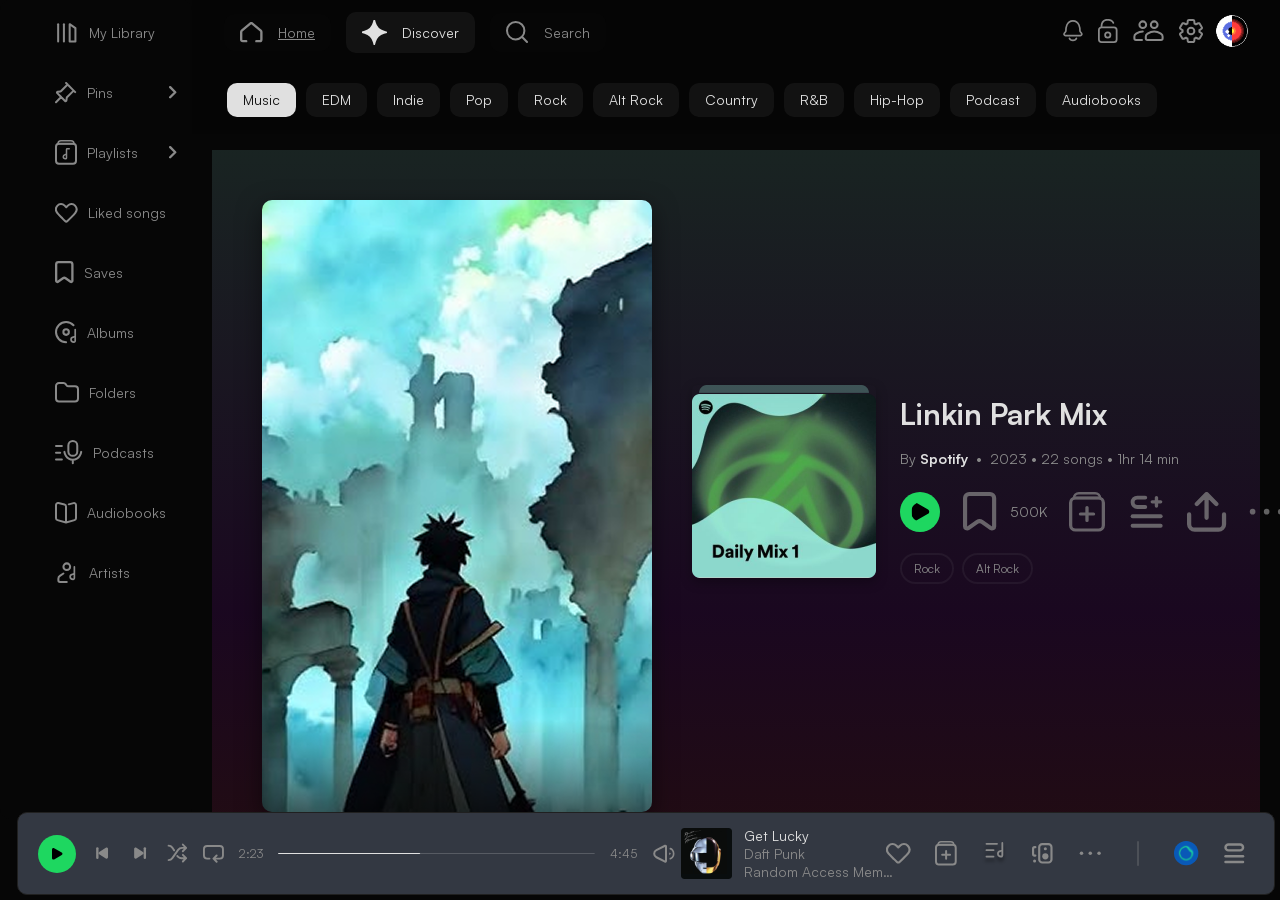
==== discover.html @ 5a38f264 "Create: Discover HTML and style it in SCSS, add some mixins and variables." ====
<!DOCTYPE html>
<html lang="en">

<head>
    <meta charset="UTF-8">
    <meta name="viewport" content="width=device-width, initial-scale=1.0">
    <title>Spitify - exam group project</title>
    <link rel="stylesheet" href="/assets/fonts/fonts.css">
    <link rel="stylesheet" href="/css/style.css">
    <link rel="stylesheet" href="/script.js">
</head>

<body>
    <!--Header-->
    <header>
        <nav class="navigation">
            <a href="index.html" class="home">
                <img src="./assets/icons/discover-icons/home-icon.svg" alt="Home icon" />Home</a>
            <a class="discover discover-active">
                <img src="./assets/icons/discover-icons/discover-active-icon.svg"
                    alt="Discover-activ-icon" />Discover</a>
            <a class="search">
                <img src="./assets/icons/discover-icons/search-icon.svg" alt="Search-icon" />Search</a>
        </nav>

        <ul class="top-buttons">
            <li><img src="/assets/icons/discover-icons/ringbell-icon.svg" alt="notifications" /></li>
            <li><img src="/assets/icons/discover-icons/key-icon.svg" alt="private" /></li>
            <li><img src="/assets/icons/discover-icons/friends-icon.svg" alt="friends-icon" /></li>
            <li><img src="/assets/icons/discover-icons/settings-icon.svg" alt="settings" /></li>
            <li><img src="/assets/icons/discover-icons/main-profile-icon.svg" alt="main-profile" /></li>
        </ul>
    </header>
    <!--Sidebar-->
    <aside class="sidebar">
        <ul class="sidebar-wrapper">
            <li>
                <a><img src="/assets/icons/discover-icons/my-library-icon.svg" alt="my library" /> My Library </a>
            </li>
            <li>
                <a><img src="/assets/icons/discover-icons/pins-icon.svg" alt="pins" /> Pins</a><img class="arrow-icon"
                    src="assets/icons/discover-icons/arrow-right.svg" alt="arrow-icon" />
            </li>
            <li>
                <a><img src="/assets/icons/discover-icons/playlist-icon.svg" alt="Playlists" />Playlists</a><img
                    class="arrow-icon" src="assets/icons/discover-icons/arrow-right.svg" alt="arrow-icon" />
            </li>
            <li>
                <a><img src="assets/icons/discover-icons/likes-icon.svg" alt="liked songs" />Liked songs</a>
            </li>
            <li>
                <a><img src="assets/icons/discover-icons/saves-icon.svg" alt="Saves" /> Saves</a>
            </li>
            <li>
                <a><img src="assets/icons/discover-icons/albums-icon.svg" alt="Albums" />Albums</a>
            </li>
            <li>
                <a><img src="assets/icons/discover-icons/folder-icon.svg" alt="Folders" />Folders</a>
            </li>
            <li>
                <a><img src="assets/icons/discover-icons/podcast-icon.svg" alt="Podcasts" />Podcasts</a>
            </li>
            <li>
                <a><img src="assets/icons/discover-icons/audiobook-icon.svg" alt="Audiobooks" />Audiobooks</a>
            </li>
            <li>
                <a><img src="assets/icons/discover-icons/artists-icon.svg" alt="Artists" />Artists</a>
            </li>
        </ul>
    </aside>
    <!--main container-->
    <main>
        <div class="main-wrapper discover-wrapper">
            <section class="menu-buttons buttons-for-discover">
                <ul>
                    <li class="music-active"><a>Music</a></li>
                    <li><a>EDM</a></li>
                    <li><a>Indie</a></li>
                    <li><a>Pop</a></li>
                    <li><a>Rock</a></li>
                    <li><a>Alt Rock</a></li>
                    <li><a>Country</a></li>
                    <li><a>R&B</a></li>
                    <li><a>Hip-Hop</a></li>
                    <li><a>Podcast</a></li>
                    <li><a>Audiobooks</a></li>
                </ul>
            </section>
            <section>
                <ul class="discover-cataloge">
                    <li>
                        <div class="discover-theme">
                            <img class="discover-theme-cover" src="assets/icons/discover-icons/linkinpark-cover.png"
                                alt="linkin park theme photo" />
                        </div>
                        <div class="discover-music-info">
                            <img class="discover-music-info-cover" src="assets/icons/discover-icons/dailymix1-cover.png"
                                alt="daily mix" />
                            <div class="discover-music-info-text">
                                <h2>Linkin Park Mix</h2>
                                <p>
                                    By
                                    <span class="spotify-title">Spotify&nbsp;</span>&nbsp;&bull;
                                    &nbsp;2023&nbsp;&bull;&nbsp;22 songs&nbsp;&bull;&nbsp;1hr 14
                                    min
                                </p>
                                <div class="discover-music-buttons">
                                    <div class="play-btn-bg">
                                        <img class="play-btn-bg" src="assets/icons/player-icons/player-start-icon.svg"
                                            alt="start" />
                                    </div>
                                    <img src="assets/icons/discover-icons/save-icon.svg" alt="save" />
                                    <span class="song-saves">500K</span><img
                                        src="assets/icons/discover-icons/add-icon.svg" alt="add" /><img
                                        src="assets/icons/discover-icons/add-burger-icon.svg" alt="add to queue" /><img
                                        src="assets/icons/discover-icons/upload-icon.svg" alt="share" /><img
                                        src="assets/icons/discover-icons/three-dot-icon.svg" alt="more dots" />
                                </div>
                                <div class="discover-music-info-text-button">
                                    <span>Rock</span><span>Alt Rock</span>
                                </div>
                            </div>
                        </div>
                    </li>
                    <li>
                        <div class="discover-theme">
                            <img class="discover-theme-cover" src="assets/icons/discover-icons/get-lucky-cover.png"
                                alt="linkin park theme photo" />
                        </div>
                        <div class="discover-music-info">
                            <img class="discover-music-info-cover" src="assets/icons/discover-icons/get-lucky-image.png"
                                alt="get lucky" />
                            <div class="discover-music-info-text">
                                <h2>Get Lucky</h2>
                                <p>By
                                    <span class="spotify-title">Daft Punk&nbsp;</span>&nbsp;&bull;
                                    &nbsp;2013&nbsp;&bull;&nbsp;6:05
                                </p>
                                <div class="discover-music-buttons">
                                    <div class="play-btn-bg">
                                        <img src="assets/icons/player-icons/player-start-icon.svg" alt="start" />
                                    </div>
                                    <img src="assets/icons/discover-icons/save-icon.svg" alt="save" />
                                    <span class="song-saves">500K</span>
                                    <img src="assets/icons/discover-icons/add-icon.svg" alt="add" />
                                    <img src="assets/icons/discover-icons/add-burger-icon.svg" alt="add to queue" />
                                    <img src="assets/icons/discover-icons/upload-icon.svg" alt="share" />
                                    <img src="assets/icons/discover-icons/three-dot-icon.svg" alt="more dots" />
                                </div>
                                <div class="discover-music-info-text-button">
                                    <span>Rock</span><span>Alt Rock</span>
                                </div>
                            </div>
                    </li>
                </ul>
            </section>
        </div>
    </main>


    <footer class="footer-player">
        <!--Player left section-->
        <section class="player-left">
            <div class="left-side-icons">
                <button class="btn-play" aria-label="Start" id="start-btn">
                    <img src="./assets/icons/player-icons/player-start-icon.svg" alt="Start button">
                </button>
                <button class="btn-play when-click" aria-label="Play" id="playing-btn">
                    <img src="./assets/icons/player-icons/player-playing-icon.svg" alt="Plaing button">
                </button>
                <button class="btn-icon" aria-label="Previous">
                    <img src="./assets/icons/player-icons/player-left-arrow.svg" alt="Previous" class="btn-icon__svg">
                </button>
                <button class="btn-icon" aria-label="Next">
                    <img src="./assets/icons/player-icons/player-right-arrow.svg" alt="Next" class="btn-icon__svg">
                </button>
                <button class="btn-icon" aria-label="Shuffle">
                    <img src="./assets/icons/player-icons/player-shuffle-icon.svg" alt="Shuffle"
                        class="btn-icon__svg btn-icon__svg--active">
                </button>
                <button class="btn-icon" aria-label="Repeat">
                    <img src="./assets/icons/player-icons/player-resume-icon.svg" alt="Repeat" class="btn-icon__svg">
                </button>
                <time class="player-time">2:23</time>
                <img class="player__progress-line" src="./assets/icons/player-icons/player-line.svg"
                    alt="progress line">
                <time class="player-time">4:45</time>
                <button class="voice-btn" aria-label="Voice Control">
                    <img src="./assets/icons/player-icons/player-voice-icon.svg" alt="Voice control"
                        class="btn-icon__svg">
                </button>
                <audio src="./assets/icons/player-icons/player-mp3/DaftPunk-GetLucky.mp3" id="music-file"></audio>
            </div>
        </section>

        <!--Player center section-->
        <section class="player-center">
            <div class="progress-container">
                <div class="mini-track">
                    <img src="./assets/icons/player-icons/player-album-icon.svg" alt="Get Lucky Cover"
                        class="mini-track__img">
                    <div class="mini-track__text">
                        <h4 class="mini-track__title desktop-text">Get Lucky</h4> <!--in mobile it will be hidden-->
                        <h4 class="mini-track__title mobile-text">Get Lucky (feat. Pharrell Williams and Nile Rodgers)
                            <!--in desktop it will be hidden-->
                        </h4>
                        <p class="mini-track__artist">Daft Punk</p>
                        <p class="mini-track__album">Random Access Memories</p>
                    </div>
                </div>
            </div>
        </section>

        <!--Player right section-->
        <section class="player-right">
            <div class="footer-right-icons">
                <button class="btn-icon">
                    <img src="./assets/icons/player-icons/player-heart-icon.svg" alt="Like" class="btn-icon__svg">
                </button>
                <button class="btn-icon">
                    <img src="./assets/icons/player-icons/player-square-icon.svg" alt="Add" class="btn-icon__svg">
                </button>
                <button class="btn-icon">
                    <img src="./assets/icons/player-icons/player-music-icon.svg" alt="Microphone" class="btn-icon__svg">
                </button>
                <button class="btn-icon">
                    <img src="./assets/icons/player-icons/player-mobiles-icon.svg" alt="Layer Group"
                        class="btn-icon__svg">
                </button>
                <button class="btn-icon">
                    <img src="./assets/icons/player-icons/player-dots-icon.svg" alt="Dots" class="btn-icon__svg">
                </button>
                <span class="btn-icon">
                    <img src="./assets/icons/player-icons/player-right-line-icon.svg" alt="line" class="btn-icon__svg">
                </span>

                <div class="btn-icon">
                    <img src="./assets/icons/player-icons/player-blue-icon.svg" alt="profile icon"
                        class="btn-icon__svg">
                </div>

                <button class="btn-icon">
                    <img src="./assets/icons/player-icons/player-burger-icon.svg" alt="burger icon"
                        class="btn-icon__svg">
                </button>
            </div>
        </section>

    </footer>
    <script src="script.js"></script>
</body>

</html>
---- assets/fonts/fonts.css ----
@font-face {
    font-family: 'Satoshi';
    src: url('./Satoshi_Complete/Fonts/TTF/Satoshi-Variable.ttf');
}
---- css/style.css ----
/* ============================
   SPOTIFY PROJECT VARIABLES
   ============================ */
/* =====================
   Flexbox Layout Mixin
   ===================== */
/* =====================
   Text Truncate Mixin
   ===================== */
/* =====================
   Text Fade Right Mixin
   ===================== */
/* =====================
   Hide Elements Mixin
   ===================== */
html, body {
  margin: 0;
  padding: 0;
  box-sizing: border-box;
}

h1, h2, h3 {
  margin: 0;
  padding: 0;
}

button {
  background: none;
  border: none;
  cursor: pointer;
  padding: 0;
  display: flex;
  align-items: center;
  outline: none;
}

.footer-player {
  position: fixed;
  bottom: 0;
  right: 0;
  width: 95%;
  max-width: 1491px;
  background-color: #333842;
  border-radius: 10px;
  border: 1px solid #202020;
  padding: 0 20px 0 20px;
  display: flex;
  justify-content: space-between;
  align-items: center;
  gap: 5px;
  height: 81px;
  margin-bottom: 5px;
  margin-right: 5px;
  z-index: 1000;
}
.footer-player .player-left {
  display: flex;
  justify-content: flex-start;
  align-items: center;
  gap: 15px;
  flex: 0 1 auto;
  min-width: 0;
}
.footer-player .player-left .left-side-icons {
  display: flex;
  justify-content: flex-start;
  align-items: center;
  gap: 15px;
  flex-shrink: 0;
}
.footer-player .player-left .btn-play {
  width: 38px;
  height: 38px;
  background-color: #1ed760;
  border-radius: 50%;
  display: flex;
  justify-content: center;
  align-items: center;
  gap: 0;
  flex-shrink: 0;
}
.footer-player .player-left .when-click {
  display: none;
}
.footer-player .player-left .player-time {
  font-family: "satoshi", sans-serif;
  font-size: 0.75rem;
  font-weight: 400;
  color: #898989;
  white-space: nowrap;
  flex-shrink: 0;
}
@media (min-width: 768px) and (max-width: 1180px) {
  .footer-player .player-left .player-time {
    display: none;
  }
}
.footer-player .player-left .player__progress-line {
  width: 100%;
  max-width: 317px;
  min-width: 50px;
  object-fit: contain;
  cursor: pointer;
}
@media (min-width: 768px) and (max-width: 1180px) {
  .footer-player .player-left .player__progress-line {
    display: none;
  }
}
.footer-player .player-center {
  flex: 1 1 0;
  min-width: 0;
}
.footer-player .player-center .mini-track {
  display: flex;
  justify-content: flex-start;
  align-items: center;
  gap: 12px;
  min-width: 0;
}
.footer-player .player-center .mini-track__img {
  width: 51px;
  height: 51px;
  border-radius: 3px;
  flex-shrink: 0;
}
.footer-player .player-center .mini-track__text {
  display: flex;
  flex-direction: column;
  min-width: 0;
}
.footer-player .player-center .mini-track__text .mobile-text {
  display: none;
}
.footer-player .player-center .mini-track__text .mini-track__title,
.footer-player .player-center .mini-track__text .mini-track__artist,
.footer-player .player-center .mini-track__text .mini-track__album {
  font-family: "satoshi", sans-serif;
  font-size: 0.875rem;
  font-weight: 400;
  margin: 0;
  overflow: hidden;
  text-overflow: ellipsis;
  white-space: nowrap;
  max-width: 100%;
}
.footer-player .player-center .mini-track__text .mini-track__title {
  color: #e0e0e0;
}
.footer-player .player-center .mini-track__text .mini-track__artist,
.footer-player .player-center .mini-track__text .mini-track__album {
  color: #898989;
}
.footer-player .player-right {
  flex: 0 1 350px;
  min-width: 300px;
  display: flex;
  justify-content: flex-end;
  align-items: center;
  gap: 0;
}
.footer-player .player-right .footer-right-icons {
  display: flex;
  justify-content: flex-start;
  align-items: center;
  gap: 8px;
}
.footer-player .player-right .footer-right-icons .btn-icon {
  width: 40px;
  height: 40px;
  display: flex;
  justify-content: center;
  align-items: center;
  gap: 0;
  padding: 0;
  background: none;
  border: none;
  transition: transform 0.2s ease, opacity 0.2s ease;
}
.footer-player .player-right .footer-right-icons .btn-icon:hover {
  transform: scale(1.05);
  opacity: 0.8;
}
.footer-player .player-right .footer-right-icons .btn-icon__svg {
  width: 25px;
  height: 25px;
  object-fit: contain;
}
@media (max-width: 768px) {
  .footer-player {
    position: fixed;
    left: 0;
    right: 0;
    margin: 0 auto 10px auto;
    width: calc(100% - 20px);
    height: 61px;
    box-sizing: border-box;
  }
  .footer-player .player-left {
    order: 3;
    gap: 15px;
    flex: 0 0 auto;
  }
  .footer-player .player-left .btn-icon,
  .footer-player .player-left .player-time,
  .footer-player .player-left .player__progress-line,
  .footer-player .player-left .voice-btn {
    display: none;
  }
  .footer-player .player-left .btn-play img {
    display: none;
  }
  .footer-player .player-left .btn-play {
    background-image: url("/assets/icons/player-icons/player-start-icon-mobile.svg");
    background-color: transparent;
    width: auto;
    height: auto;
    padding: 0;
    background-repeat: no-repeat;
    background-position: center;
    background-size: contain;
    width: 20px;
    height: 20px;
    color: #898989;
  }
  .footer-player .player-center {
    order: 1;
    min-width: 0;
    flex: 1;
  }
  .footer-player .player-center .mini-track {
    display: flex;
    align-items: center;
  }
  .footer-player .player-center .mini-track__text {
    display: flex;
    flex-direction: column;
    min-width: 0;
  }
  .footer-player .player-center .mini-track__text .desktop-text {
    display: none;
  }
  .footer-player .player-center .mini-track__text .mobile-text {
    display: block;
    font-family: "satoshi", sans-serif;
    color: #e0e0e0;
    font-size: 0.875rem;
    white-space: nowrap;
    overflow: hidden;
    text-overflow: clip;
    -webkit-mask-image: linear-gradient(to right, black 80%, transparent 100%);
    mask-image: linear-gradient(to right, black 80%, transparent 100%);
  }
  .footer-player .player-center .mini-track__img {
    width: 43px;
    height: 43px;
    border-radius: 3px;
    flex-shrink: 0;
  }
  .footer-player .player-center .mini-track__album {
    display: none;
  }
  .footer-player .player-right {
    order: 2;
    flex: 0 0 auto;
    min-width: unset;
    width: auto;
  }
  .footer-player .player-right .footer-right-icons .btn-icon {
    display: none;
  }
  .footer-player .player-right .footer-right-icons .btn-icon:nth-child(2) {
    display: flex;
  }
  .footer-player .player-right .footer-right-icons span,
  .footer-player .player-right .footer-right-icons .btn-icon:last-child {
    display: none;
  }
}

body {
  display: grid;
  grid-template-columns: 15vw 1fr;
  grid-template-rows: 65px 1fr 81px;
  height: 100vh;
  margin: 0;
  background-color: #060606;
}

header {
  grid-column: 2/3;
  display: flex;
  justify-content: space-between;
  align-items: center;
  gap: 0;
  padding: 0 32px;
  background-color: rgba(6, 6, 6, 0.95);
  backdrop-filter: blur(10px);
  -webkit-backdrop-filter: blur(10px);
  z-index: 20;
}
header .navigation {
  display: flex;
  justify-content: flex-start;
  align-items: center;
  gap: 15px;
}
header .navigation a {
  display: flex;
  justify-content: center;
  align-items: center;
  gap: 15px;
  padding: 8px 16px;
  background-color: #060606;
  color: #898989;
  border-radius: 32px;
  white-space: nowrap;
  cursor: pointer;
  transition: all 0.3s linear;
  font-family: "satoshi", sans-serif;
  font-size: 14px;
  border-radius: 10px;
  gap: 15px;
}
header .navigation a:hover, header .navigation a.discover-active {
  background-color: rgba(32, 32, 32, 0.5019607843);
  color: #e0e0e0;
}
header .top-buttons {
  display: flex;
  justify-content: flex-start;
  align-items: center;
  gap: 13px;
  list-style: none;
}
header .top-buttons li img {
  cursor: pointer;
  transition: filter 0.2s linear;
}
header .top-buttons li img:hover img {
  filter: brightness(1.7);
}

.sidebar {
  grid-column: 1/2;
  grid-row: 1/3;
  background-color: #060606;
  display: flex;
  flex-direction: column;
  z-index: 30;
  border-radius: 10px;
  overflow-y: auto;
}
.sidebar li {
  height: 45px;
  display: flex;
  justify-content: flex-start;
  align-items: center;
  gap: 10px;
  padding: 5px 10px;
}
.sidebar li img {
  transition: filter 0.3s linear;
}
.sidebar li:hover a {
  color: #e0e0e0;
}
.sidebar li:hover img {
  filter: brightness(1.5);
}
.sidebar li .arrow-icon {
  justify-self: end;
}
.sidebar li a {
  font-family: "satoshi", sans-serif;
  font-size: 14px;
  display: flex;
  justify-content: flex-start;
  align-items: center;
  gap: 10px;
  transition: color 0.3s linear;
  width: calc(15vw - 10px);
  gap: 10px;
  color: #898989;
}

.sidebar-wrapper {
  height: 98vh;
  border-radius: 5px;
  margin: 5px 5px;
  display: flex;
  flex-direction: column;
  gap: 5px;
  transition: background-color 0.3s linear;
}

.sidebar-wrapper:hover .library img {
  content: url("/assets/icons/discover-icons/my-library-icon.svg");
}
.sidebar-wrapper:hover {
  background-color: #111111;
}

main {
  grid-column: 2/3;
  grid-row: 2/3;
  overflow-y: auto;
  display: block;
  position: relative;
}
main::-webkit-scrollbar {
  display: none;
}
main {
  scrollbar-width: none;
  -ms-overflow-style: none;
}
main .discover-wrapper {
  padding: 0 20px;
}
main .discover-wrapper .buttons-for-discover {
  position: sticky;
  top: 0;
  z-index: 90;
  background-color: rgba(6, 6, 6, 0.8);
  backdrop-filter: blur(15px);
  -webkit-backdrop-filter: blur(15px);
  padding: 2px 0px;
  margin-left: -25px;
  margin-right: -25px;
}
main .discover-wrapper .buttons-for-discover ul {
  display: flex;
  justify-content: flex-start;
  align-items: center;
  gap: 10px;
  list-style: none;
  gap: 10px;
  margin-bottom: 15px;
  flex-wrap: wrap;
}
main .discover-wrapper .buttons-for-discover ul::-webkit-scrollbar {
  display: none;
}
main .discover-wrapper .buttons-for-discover ul li {
  padding: 8px 16px;
  background-color: rgba(32, 32, 32, 0.5019607843);
  color: #e0e0e0;
  border-radius: 32px;
  white-space: nowrap;
  cursor: pointer;
  transition: all 0.3s linear;
  font-family: "satoshi", sans-serif;
  font-size: 14px;
  border-radius: 10px;
}
main .discover-wrapper .buttons-for-discover ul li.music-active {
  background-color: #e0e0e0;
  color: #111111;
}
main .discover-wrapper .buttons-for-discover ul li a {
  font-family: "satoshi", sans-serif;
  font-size: 14px;
  text-decoration: none;
}
main .discover-wrapper .buttons-for-discover ul li:hover {
  background-color: rgba(255, 255, 255, 0.2);
}
main .discover-cataloge {
  display: flex;
  justify-content: flex-start;
  align-items: stretch;
  gap: 60px;
  flex-direction: column;
  padding: 50px;
  background: linear-gradient(to bottom, rgba(140, 216, 204, 0.14), rgba(149, 17, 190, 0.14), rgba(255, 82, 2, 0.14), rgba(36, 40, 97, 0.14));
}
main li {
  display: flex;
  align-items: flex-start;
  gap: 40px;
}
main .discover-theme {
  flex-shrink: 0;
}
main .discover-theme-cover {
  width: 390px;
  height: 612px;
  object-fit: cover;
  border-radius: 10px;
  box-shadow: 0 8px 24px rgba(0, 0, 0, 0.5);
}
main .discover-music-info {
  display: flex;
  justify-content: flex-start;
  align-items: flex-end;
  gap: 24px;
  margin-top: 185px;
  font-family: "satoshi", sans-serif;
}
main .discover-music-info-cover {
  width: 184px;
  height: 193px;
  border-radius: 5px;
  box-shadow: 0 4px 12px rgba(0, 0, 0, 0.3);
}
main .discover-music-info-text h2 {
  font-size: 30px;
  margin: 0 0 16px 0;
  color: #e0e0e0;
}
main .discover-music-info-text p {
  color: #898989;
  font-size: 14px;
  margin-bottom: 24px;
}
main .discover-music-info-text .spotify-title {
  font-weight: bold;
  color: #e0e0e0;
}
main .discover-music-info-text .discover-music-buttons {
  display: flex;
  justify-content: flex-start;
  align-items: center;
  gap: 20px;
  margin-bottom: 24px;
}
main .discover-music-info-text .discover-music-buttons > img {
  cursor: pointer;
  opacity: 0.7;
  transition: 0.2s;
  width: 40px;
  height: 40px;
}
main .discover-music-info-text .discover-music-buttons > img:hover {
  opacity: 1;
}
main .discover-music-info-text .discover-music-buttons > img {
  object-fit: contain;
}
main .discover-music-info-text .discover-music-buttons .song-saves {
  color: #898989;
  font-size: 14px;
  margin-left: -10px;
}
main .discover-music-info-text .play-btn-bg {
  width: 40px;
  height: 40px;
  background-color: #1ed760;
  border-radius: 50%;
  display: flex;
  justify-content: center;
  align-items: center;
  gap: 0;
  flex-shrink: 0;
  transition: transform 0.2s linear;
}
main .discover-music-info-text .play-btn-bg:hover {
  transform: scale(1.05);
}
main .discover-music-info-text .play-btn-bg img {
  width: 20px;
  height: 20px;
  opacity: 1;
  margin-left: 2px;
}
main .discover-music-info-text .discover-music-info-text-button span {
  border: 2px solid rgba(137, 137, 137, 0.1019607843);
  border-radius: 44px;
  padding: 6px 12px;
  font-size: 12px;
  margin-right: 8px;
  color: #898989;
}

/*# sourceMappingURL=style.css.map */
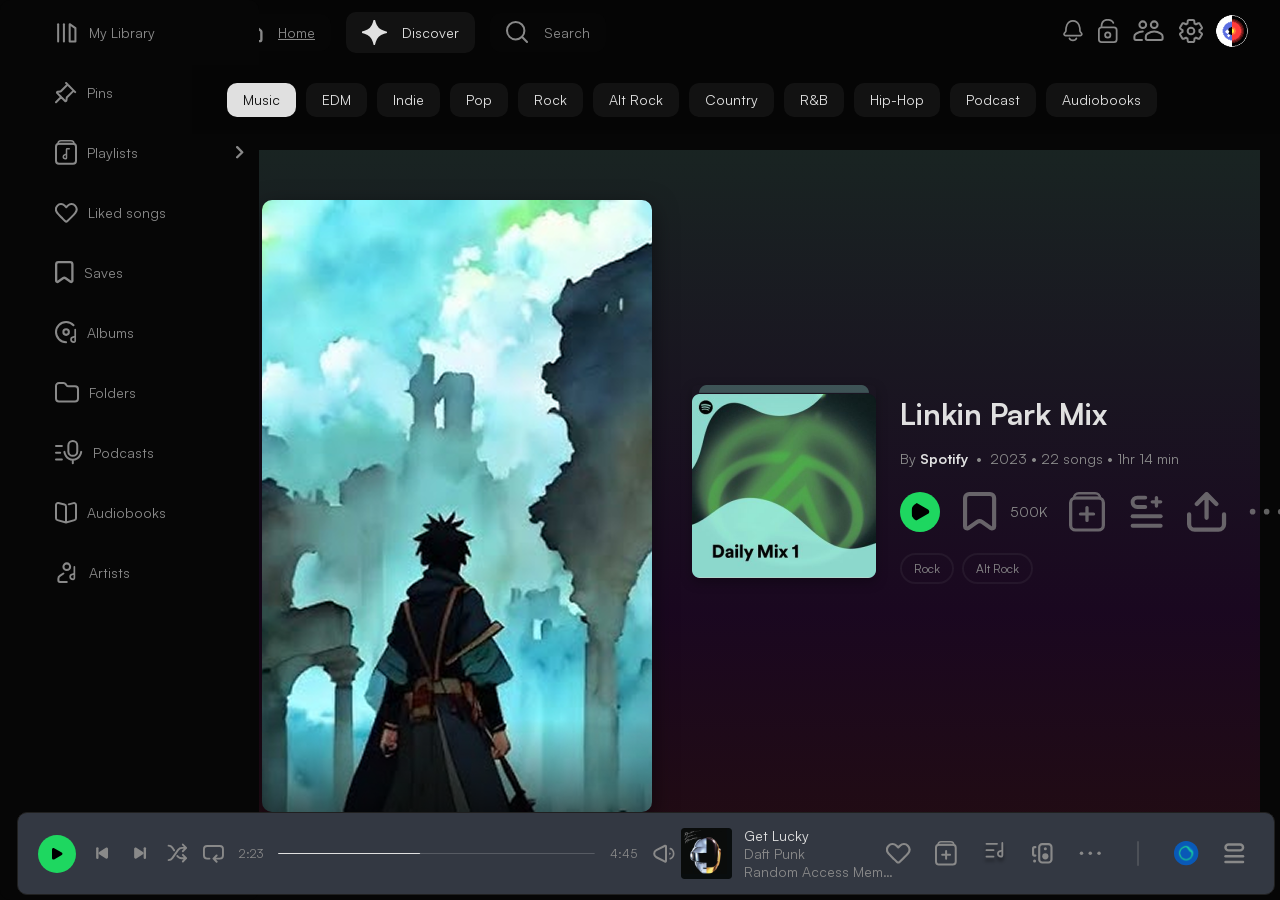
==== commit 2b2ca386: "Solve some complicts during group merging" ====
--- a/discover.html
+++ b/discover.html
@@ -6,8 +6,7 @@
     <meta name="viewport" content="width=device-width, initial-scale=1.0">
     <title>Spitify - exam group project</title>
     <link rel="stylesheet" href="/assets/fonts/fonts.css">
-    <link rel="stylesheet" href="/css/style.css">
-    <link rel="stylesheet" href="/script.js">
+    <link rel="stylesheet" href="css/style.css">
 </head>
 
 <body>
@@ -245,8 +244,29 @@
                 </button>
             </div>
         </section>
-
     </footer>
+    <nav class="mobile-nav">
+        <div class="mobile-nav-item active">
+            <img src="./assets/icons/discover-icons/home-icon.svg" alt="Home">
+            <span>Home</span>
+        </div>
+        <div class="mobile-nav-item">
+            <img src="./assets/icons/discover-icons/discover-active-icon.svg" alt="Discover">
+            <span>Discover</span>
+        </div>
+        <div class="mobile-nav-item">
+            <img src="./assets/icons/discover-icons/search-icon.svg" alt="Search">
+            <span>Search</span>
+        </div>
+        <div class="mobile-nav-item">
+            <img src="./assets/icons/discover-icons/my-library-icon.svg" alt="Library">
+            <span>Library</span>
+        </div>
+        <div class="mobile-nav-item">
+            <img src="./assets/icons/discover-icons/main-profile-icon.svg" alt="Me">
+            <span>Me</span>
+        </div>
+    </nav>
     <script src="script.js"></script>
 </body>
 
--- a/css/style.css
+++ b/css/style.css
@@ -13,6 +13,107 @@
 /* =====================
    Hide Elements Mixin
    ===================== */
+.responsive-nav {
+  display: none;
+}
+
+@media (max-width: 1086px) {
+  .header-actions .icon-btn:not(:last-child) {
+    display: none;
+  }
+}
+@media (max-width: 1020px) {
+  .nav-item.active {
+    background-color: transparent;
+    border-radius: 0;
+  }
+}
+@media (max-width: 772px) {
+  .header {
+    display: none !important;
+  }
+  .sidebar {
+    display: none;
+  }
+  .main-layout {
+    background-color: black;
+  }
+  .responsive-nav {
+    position: fixed;
+    bottom: 0;
+    left: 0;
+    width: 100%;
+    height: 95px;
+    display: flex;
+    align-items: center;
+    justify-content: space-around;
+    text-align: center;
+    background: linear-gradient(180deg, rgba(17, 17, 17, 0.85) 0%, #111111 42.62%);
+  }
+  .responsive-nav div {
+    display: flex;
+    flex-direction: column;
+    align-items: center;
+    justify-content: center;
+    gap: 6px;
+  }
+  .responsive-nav p {
+    color: #898989;
+    font-family: "Satoshi";
+    font-size: 12px;
+    letter-spacing: 3%;
+    margin: 0;
+  }
+}
+.header {
+  background-color: #060606;
+  display: flex;
+  justify-content: space-between;
+  align-items: center;
+  font-family: "Satoshi";
+  font-weight: 400;
+  font-size: 14px;
+  position: fixed;
+  height: 54px;
+  top: 0;
+  left: 259px;
+  right: 0;
+  z-index: 2;
+}
+
+.nav-list {
+  display: flex;
+  color: #898989;
+  justify-content: center;
+  align-items: center;
+  margin-top: 4px;
+}
+
+.nav-item {
+  padding: 3px 95px 3px 11px;
+}
+
+.nav-item a {
+  display: flex;
+  align-items: center;
+  justify-content: center;
+  gap: 10px;
+  letter-spacing: 3%;
+}
+.nav-item a:hover {
+  color: #e0e0e0;
+  transition: 0.3s ease;
+}
+.nav-item a img {
+  filter: brightness(1.5);
+}
+
+.header-actions {
+  display: flex;
+  align-items: center;
+  gap: 13px;
+}
+
 html, body {
   margin: 0;
   padding: 0;
@@ -278,6 +379,45 @@
   }
 }
 
+.mobile-nav {
+  display: none;
+}
+
+.sidebar {
+  background-color: #060606;
+  color: #898989;
+  border-bottom-left-radius: 10px;
+  border-bottom-right-radius: 2px;
+  font-family: "satoshi";
+  position: fixed;
+  top: 0;
+  left: 0;
+  width: 259px;
+  height: 100vh;
+}
+
+.library-list li {
+  display: flex;
+  align-items: center;
+  gap: 11px;
+  cursor: pointer;
+  padding: 8px 10px;
+  font-weight: 400;
+  font-size: 14px;
+  letter-spacing: 3%;
+}
+.library-list li:hover {
+  color: #e0e0e0;
+  transition: 0.3s ease;
+}
+.library-list li img {
+  filter: brightness(1.5);
+}
+
+.library-list-active {
+  background-color: #0d0d1a;
+}
+
 body {
   display: grid;
   grid-template-columns: 15vw 1fr;
@@ -573,4 +713,55 @@
   color: #898989;
 }
 
+@media (max-width: 768px) {
+  .footer-player {
+    display: none;
+  }
+  .mobile-nav {
+    display: flex;
+    justify-content: space-around;
+    align-items: center;
+    position: fixed;
+    bottom: 0;
+    left: 0;
+    width: 100%;
+    height: 70px;
+    background-color: rgba(18, 18, 18, 0.95);
+    backdrop-filter: blur(10px);
+    border-top: 1px solid rgba(255, 255, 255, 0.1);
+    z-index: 100;
+    padding-bottom: 10px;
+  }
+  .mobile-nav-item {
+    display: flex;
+    flex-direction: column;
+    align-items: center;
+    color: #b3b3b3;
+    cursor: pointer;
+    gap: 5px;
+  }
+  .mobile-nav-item img {
+    width: 24px;
+    height: 24px;
+    opacity: 0.7;
+  }
+  .mobile-nav-item span {
+    font-size: 11px;
+    font-family: "satoshi", sans-serif;
+  }
+  .mobile-nav-item.active {
+    color: #e0e0e0;
+  }
+  .mobile-nav-item.active img {
+    opacity: 1;
+  }
+  body {
+    grid-template-columns: 1fr;
+    grid-template-rows: 65px 1fr 70px;
+  }
+  .sidebar {
+    display: none;
+  }
+}
+
 /*# sourceMappingURL=style.css.map */
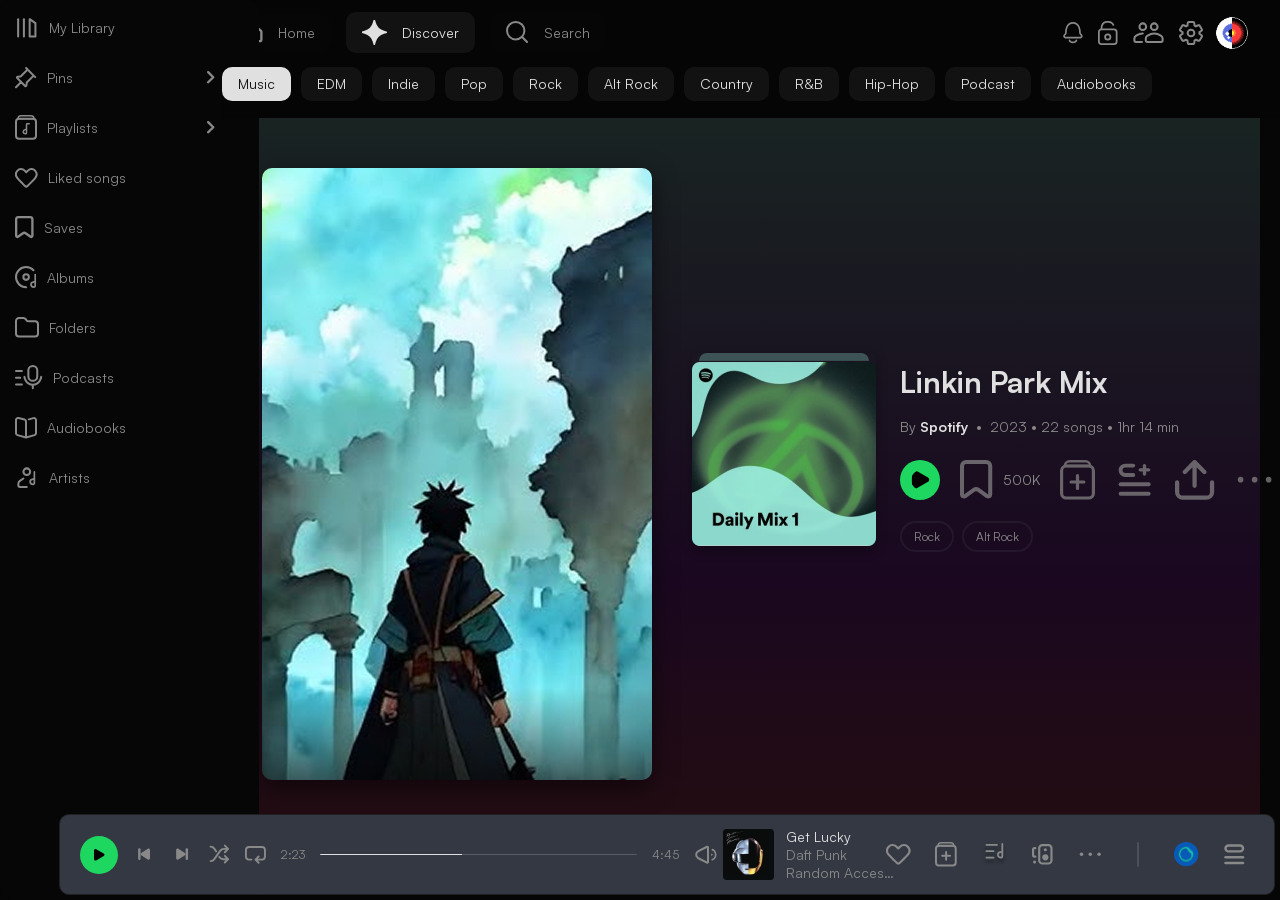
==== commit f35da4fa: "Edit little errors. create new working files for additional pages, edit home page responsive" ====
--- a/discover.html
+++ b/discover.html
@@ -9,7 +9,7 @@
     <link rel="stylesheet" href="css/style.css">
 </head>
 
-<body>
+<body class="page-discover">
     <!--Header-->
     <header>
         <nav class="navigation">
--- a/css/style.css
+++ b/css/style.css
@@ -28,7 +28,7 @@
     border-radius: 0;
   }
 }
-@media (max-width: 772px) {
+@media (max-width: 768px) {
   .header {
     display: none !important;
   }
@@ -43,6 +43,9 @@
     bottom: 0;
     left: 0;
     width: 100%;
+    z-index: 1500;
+    position: fixed;
+    bottom: 0;
     height: 95px;
     display: flex;
     align-items: center;
@@ -63,6 +66,448 @@
     font-size: 12px;
     letter-spacing: 3%;
     margin: 0;
+  }
+}
+/* =========================
+   MAIN CONTENT
+   ========================= */
+.main-content {
+  flex: 1;
+  width: 100%;
+  height: 100%;
+  min-width: 0;
+  min-height: 0;
+  font-family: "satoshi", sans-serif;
+  background: #060606;
+  border: 1px solid #202020;
+  border-radius: 10px 0 0 10px;
+  display: flex;
+  flex-direction: column;
+  overflow-x: hidden;
+  overflow-y: auto;
+  scrollbar-width: none;
+  -ms-overflow-style: none;
+}
+.main-content::-webkit-scrollbar {
+  display: none;
+}
+
+/* =========================
+   CONTENT WRAPPER
+   ========================= */
+.content-wrapper {
+  width: 100%;
+  min-width: 0;
+  padding: 12px 14px 140px;
+  display: flex;
+  flex-direction: column;
+  gap: 32px;
+}
+
+/* =========================
+   MOBILE SHORTCUTS
+   ========================= */
+.main-content .mobile-shortcuts {
+  display: none;
+}
+
+.mobile-shortcuts__item {
+  display: flex;
+  align-items: center;
+  min-width: 0;
+  height: 56px;
+  background: linear-gradient(90deg, #2a2a2a 0%, #1f1f1f 100%);
+  border-radius: 8px;
+  overflow: hidden;
+  text-decoration: none;
+}
+.mobile-shortcuts__image {
+  width: 56px;
+  height: 56px;
+  flex-shrink: 0;
+  object-fit: cover;
+  display: block;
+}
+.mobile-shortcuts__text {
+  min-width: 0;
+  padding: 0 12px;
+  display: flex;
+  flex-direction: column;
+  justify-content: center;
+}
+.mobile-shortcuts__title {
+  margin: 0;
+  color: #ffffff;
+  font-size: 14px;
+  font-weight: 500;
+  line-height: 1.2;
+  white-space: nowrap;
+  overflow: hidden;
+  text-overflow: ellipsis;
+}
+.mobile-shortcuts__subtitle {
+  margin: 2px 0 0;
+  color: #b3b3b3;
+  font-size: 12px;
+  line-height: 1.2;
+  white-space: nowrap;
+  overflow: hidden;
+  text-overflow: ellipsis;
+}
+
+/* =========================
+   CATALOGUE
+   ========================= */
+.catalogue {
+  width: 100%;
+  min-width: 0;
+  display: flex;
+  flex-direction: column;
+  gap: 15px;
+}
+.catalogue-top {
+  width: 100%;
+  min-width: 0;
+  display: flex;
+  align-items: center;
+  justify-content: space-between;
+  gap: 12px;
+}
+.catalogue-title {
+  margin: 0;
+  color: #fff;
+  font-size: 31px;
+  font-weight: 700;
+  line-height: 1.2;
+}
+
+.catalogue-actions {
+  display: flex;
+  align-items: center;
+  gap: 8px;
+  flex-shrink: 0;
+}
+
+.catalogue-btn {
+  width: 32px;
+  height: 32px;
+  padding: 0;
+  border: 0;
+  border-radius: 50%;
+  background: rgba(255, 255, 255, 0.08);
+  display: inline-flex;
+  align-items: center;
+  justify-content: center;
+  cursor: pointer;
+}
+.catalogue-btn img {
+  width: 16px;
+  height: 16px;
+}
+
+.catalogue-grid {
+  width: 100%;
+  min-width: 0;
+  display: grid;
+  grid-template-columns: repeat(8, minmax(0, 1fr));
+  gap: 10px;
+}
+
+/* =========================
+   MUSIC CARD / MIX CARD
+   ========================= */
+.music-card,
+.mix-card {
+  min-width: 0;
+}
+.music-card__link,
+.mix-card__link {
+  display: flex;
+  flex-direction: column;
+  min-width: 0;
+  text-decoration: none;
+  color: inherit;
+}
+.music-card__image-wrap,
+.mix-card__image-wrap {
+  position: relative;
+  width: 100%;
+  aspect-ratio: 1/1;
+  margin-top: 16px;
+  border-radius: 7.25px;
+  overflow: visible;
+}
+.music-card__image-wrap::before,
+.mix-card__image-wrap::before {
+  content: "";
+  position: absolute;
+  top: -8px;
+  left: 5%;
+  width: 90%;
+  height: 6px;
+  background: rgba(255, 255, 255, 0.1);
+  border-radius: 7.25px 7.25px 0 0;
+}
+.music-card__image,
+.mix-card__image {
+  width: 100%;
+  height: 100%;
+  border-radius: 7.25px;
+  object-fit: cover;
+}
+.music-card__meta,
+.mix-card__meta {
+  margin-top: 8px;
+  display: flex;
+  align-items: center;
+  justify-content: space-between;
+  gap: 8px;
+  min-width: 0;
+}
+.music-card__type,
+.mix-card__type {
+  min-width: 0;
+  color: #fff;
+  font-size: 15px;
+  font-weight: 500;
+  white-space: nowrap;
+  overflow: hidden;
+  text-overflow: ellipsis;
+}
+.music-card__count,
+.mix-card__count {
+  flex-shrink: 0;
+  color: #ff5ec4;
+  font-size: 14px;
+}
+.music-card__desc,
+.mix-card__desc {
+  margin: 4px 0 0;
+  color: #898989;
+  font-size: 12px;
+  line-height: 1.35;
+  display: -webkit-box;
+  -webkit-line-clamp: 2;
+  -webkit-box-orient: vertical;
+  overflow: hidden;
+}
+
+/* =========================
+   ARTISTS
+   ========================= */
+.artists-grid {
+  display: flex;
+  gap: 16px;
+  align-items: flex-end;
+  margin-top: 20px;
+  width: 100%;
+  min-width: 0;
+}
+
+.artist-card {
+  width: 148px;
+  height: 74px;
+  position: relative;
+  border-top-left-radius: 148px;
+  border-top-right-radius: 148px;
+  overflow: hidden;
+  background: #000;
+  flex-shrink: 0;
+}
+.artist-card__link {
+  display: block;
+  width: 100%;
+  height: 100%;
+  text-decoration: none;
+}
+.artist-card__image {
+  position: absolute;
+  top: 0;
+  left: 0;
+  width: 100%;
+  height: 148px;
+  object-fit: cover;
+}
+
+.artist-card__link--artist1 .artist-card__image {
+  transform: scale(2.2) translateY(18px);
+}
+
+.artist-card__link--artist2 .artist-card__image {
+  transform: scale(2) translateY(14px);
+}
+
+.artist-card__link--artist3 .artist-card__image {
+  transform: scale(2.4) translateY(22px);
+}
+
+/* =========================
+   TABLET
+   ========================= */
+@media (max-width: 1400px) {
+  .catalogue-grid {
+    grid-template-columns: repeat(4, minmax(0, 1fr));
+  }
+  .artists-grid {
+    flex-wrap: wrap;
+  }
+}
+/* =========================
+   MOBILE
+   ========================= */
+@media (max-width: 768px) {
+  .main-content {
+    border: none;
+    border-radius: 0;
+    background: #090909;
+    padding-bottom: 90px;
+  }
+  .main-content .mobile-shortcuts {
+    display: grid;
+    grid-template-columns: repeat(2, 1fr);
+    gap: 10px;
+  }
+  .mobile-shortcuts__image {
+    width: 43px;
+    height: 43px;
+    border-radius: 3px;
+    margin-left: 7px;
+  }
+  .mobile-shortcuts__title {
+    font-size: 14px;
+    font-weight: 400;
+    color: #e0e0e0;
+  }
+  .mobile-shortcuts__item {
+    display: flex;
+    justify-content: start;
+    align-items: center;
+    flex-direction: row;
+  }
+  .catalogue-title {
+    padding: 30px 15px;
+    font-size: 27px;
+  }
+  .catalogue-actions .catalogue-btn:not(:last-child) {
+    display: none;
+  }
+  .catalogue-btn {
+    width: auto;
+    height: auto;
+    padding: 4px;
+    background: transparent;
+    border-radius: 0;
+  }
+  .catalogue-btn img {
+    width: 18px;
+    height: 18px;
+  }
+  .catalogue-grid {
+    display: flex;
+    gap: 12px;
+    overflow-x: auto;
+    padding-bottom: 4px;
+    scroll-snap-type: x mandatory;
+    scrollbar-width: none;
+  }
+  .catalogue-grid::-webkit-scrollbar {
+    display: none;
+  }
+  .music-card,
+  .mix-card {
+    flex: 0 0 140px;
+    min-width: 140px;
+    scroll-snap-align: start;
+  }
+  .music-card__image-wrap,
+  .mix-card__image-wrap {
+    margin-top: 0;
+  }
+  .music-card__image-wrap::before,
+  .mix-card__image-wrap::before {
+    top: -6px;
+    height: 5px;
+  }
+  .music-card__meta,
+  .mix-card__meta {
+    margin-top: 8px;
+  }
+  .music-card__type,
+  .mix-card__type {
+    font-size: 12px;
+    font-weight: 500;
+  }
+  .music-card__count,
+  .mix-card__count {
+    font-size: 12px;
+    font-weight: 400;
+  }
+  .music-card__desc,
+  .mix-card__desc {
+    margin-top: 4px;
+    font-size: 10px;
+    font-weight: 400;
+  }
+  .catalogue-artists {
+    display: none;
+  }
+  .filters-section {
+    display: flex;
+    align-items: center;
+    justify-content: space-between;
+    padding: 8px 16px;
+    margin-bottom: 22px;
+  }
+  .filters-section .filters {
+    display: flex;
+    gap: 10px;
+  }
+  .filters-section .filters .filter {
+    padding: 8px 16px;
+    border-radius: 8px;
+    border: none;
+    background-color: #202020;
+    color: #e0e0e0;
+    font-family: "satoshi", sans-serif;
+    font-size: 12px;
+    font-weight: 400;
+    cursor: pointer;
+    transition: background-color 0.2s linear;
+  }
+  .filters-section .filters .filter:hover {
+    background-color: #3e3e3e;
+  }
+  .filters-section .filters .filter--active {
+    display: none;
+  }
+  .filters-section .filters-layout-action .icon-action {
+    background: transparent;
+    border: none;
+    cursor: pointer;
+    display: flex;
+    align-items: center;
+  }
+  .filters-section .filters-layout-action .icon-action__icon {
+    width: 40px;
+    height: 40px;
+    color: #898989;
+  }
+  .filters-section .filters-section {
+    position: sticky;
+    top: 0;
+    z-index: 10;
+    background-color: #060606;
+    padding: 12px 8px;
+  }
+}
+@media (max-width: 768px) and (min-width: 1600px) {
+  .catalogue-grid {
+    grid-template-columns: repeat(8, 1fr);
+  }
+}
+@media (max-width: 768px) and (max-width: 1599px) and (min-width: 1200px) {
+  .catalogue-grid {
+    grid-template-columns: repeat(4, 1fr);
   }
 }
 .header {
@@ -289,13 +734,17 @@
 }
 @media (max-width: 768px) {
   .footer-player {
+    display: flex !important;
+    visibility: visible;
+    opacity: 1;
     position: fixed;
+    top: auto;
     left: 0;
     right: 0;
-    margin: 0 auto 10px auto;
-    width: calc(100% - 20px);
-    height: 61px;
-    box-sizing: border-box;
+    bottom: 92px;
+    background: #333842;
+    width: auto;
+    z-index: 99999;
   }
   .footer-player .player-left {
     order: 3;
@@ -314,8 +763,8 @@
   .footer-player .player-left .btn-play {
     background-image: url("/assets/icons/player-icons/player-start-icon-mobile.svg");
     background-color: transparent;
-    width: auto;
-    height: auto;
+    width: 20px;
+    height: 20px;
     padding: 0;
     background-repeat: no-repeat;
     background-position: center;
@@ -377,10 +826,6 @@
   .footer-player .player-right .footer-right-icons .btn-icon:last-child {
     display: none;
   }
-}
-
-.mobile-nav {
-  display: none;
 }
 
 .sidebar {
@@ -414,11 +859,17 @@
   filter: brightness(1.5);
 }
 
+.library-list li:first-child {
+  color: #fff;
+  font-weight: bold;
+}
+
 .library-list-active {
-  background-color: #0d0d1a;
-}
-
-body {
+  background-color: #111111;
+  border-radius: 10px;
+}
+
+.page-discover {
   display: grid;
   grid-template-columns: 15vw 1fr;
   grid-template-rows: 65px 1fr 81px;
@@ -522,6 +973,7 @@
   width: calc(15vw - 10px);
   gap: 10px;
   color: #898989;
+  cursor: pointer;
 }
 
 .sidebar-wrapper {
@@ -566,7 +1018,7 @@
   backdrop-filter: blur(15px);
   -webkit-backdrop-filter: blur(15px);
   padding: 2px 0px;
-  margin-left: -25px;
+  margin-left: 10px;
   margin-right: -25px;
 }
 main .discover-wrapper .buttons-for-discover ul {
@@ -763,5 +1215,40 @@
     display: none;
   }
 }
+*,
+*::before,
+*::after {
+  box-sizing: border-box;
+  margin: 0;
+  padding: 0;
+}
+
+body {
+  background-color: #060606;
+}
+
+ul {
+  list-style: none;
+}
+
+a {
+  text-decoration: none;
+  color: inherit;
+}
+
+img {
+  max-width: 100%;
+  display: block;
+}
+
+button {
+  border: none;
+  background: none;
+  cursor: pointer;
+}
+
+.main-layout {
+  overflow: hidden;
+}
 
 /*# sourceMappingURL=style.css.map */
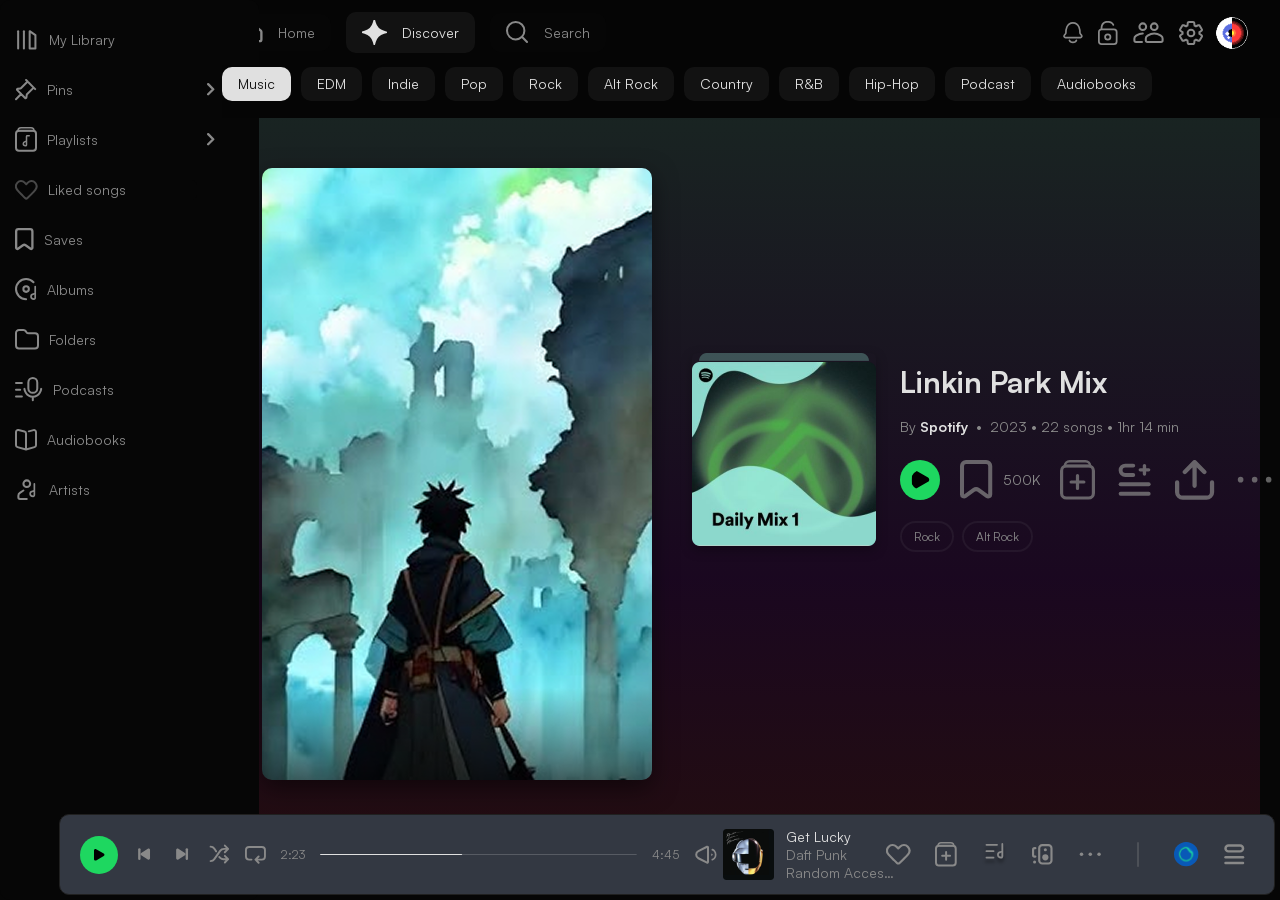
==== commit 1114a091: "Create Liked songs page: Html and Scss files. Add some information in Readme file, make some changes" ====
--- a/discover.html
+++ b/discover.html
@@ -45,7 +45,7 @@
                     class="arrow-icon" src="assets/icons/discover-icons/arrow-right.svg" alt="arrow-icon" />
             </li>
             <li>
-                <a><img src="assets/icons/discover-icons/likes-icon.svg" alt="liked songs" />Liked songs</a>
+                <a class="liked-songs not-active" href="liked-library.html"><img src="assets/icons/discover-icons/likes-icon.svg" alt="liked songs" />Liked songs</a>
             </li>
             <li>
                 <a><img src="assets/icons/discover-icons/saves-icon.svg" alt="Saves" /> Saves</a>
--- a/css/style.css
+++ b/css/style.css
@@ -500,16 +500,6 @@
     padding: 12px 8px;
   }
 }
-@media (max-width: 768px) and (min-width: 1600px) {
-  .catalogue-grid {
-    grid-template-columns: repeat(8, 1fr);
-  }
-}
-@media (max-width: 768px) and (max-width: 1599px) and (min-width: 1200px) {
-  .catalogue-grid {
-    grid-template-columns: repeat(4, 1fr);
-  }
-}
 .header {
   background-color: #060606;
   display: flex;
@@ -878,6 +868,11 @@
   background-color: #060606;
 }
 
+.not-active {
+  background-color: #111111 !important;
+  color: #898989;
+}
+
 header {
   grid-column: 2/3;
   display: flex;
@@ -941,6 +936,7 @@
   z-index: 30;
   border-radius: 10px;
   overflow-y: auto;
+  padding-top: 12px;
 }
 .sidebar li {
   height: 45px;
@@ -1215,6 +1211,245 @@
     display: none;
   }
 }
+.main-wrapper {
+  width: 100%;
+  max-width: 1500px;
+  margin: 0;
+  padding: 0 10px;
+}
+
+.not-active {
+  color: #898989 !important;
+  background-color: #060606 !important;
+}
+.not-active img {
+  filter: grayscale(100%);
+  opacity: 0.5;
+}
+
+.liked-songs {
+  background: #202020;
+  border-radius: 5px;
+}
+
+.menu-button-library-liked {
+  padding: 20px;
+  display: flex;
+  list-style: none;
+  align-items: center;
+  gap: 16px;
+  width: 100%;
+}
+.menu-button-library-liked .filters {
+  width: 105px;
+}
+.menu-button-library-liked .recent {
+  width: 50px;
+}
+.menu-button-library-liked .liked-add-icon {
+  margin-right: auto;
+}
+.menu-button-library-liked .liked-add-icon img {
+  width: 40px;
+  height: 40px;
+  opacity: 0.7;
+  transition: opacity 0.2s;
+}
+.menu-button-library-liked .liked-add-icon img:hover {
+  opacity: 1;
+}
+.menu-button-library-liked li:not(.liked-add-icon) {
+  display: flex;
+  align-items: center;
+  cursor: pointer;
+}
+.menu-button-library-liked li:not(.liked-add-icon) img {
+  height: 40px;
+  opacity: 0.6;
+  transition: all 0.2s linear;
+}
+.menu-button-library-liked li:not(.liked-add-icon):hover img {
+  opacity: 1;
+  filter: brightness(1.2);
+}
+
+.song-table {
+  gap: 10px;
+  align-self: stretch;
+  width: 100%;
+  max-width: 1400px;
+  margin-left: 30px;
+  border-collapse: collapse;
+  table-layout: fixed;
+  color: #b3b3b3;
+  font-family: "satoshi", sans-serif;
+}
+.song-table .col-num {
+  width: 42px;
+  text-align: center;
+}
+.song-table .col-title {
+  width: 40%;
+  font-size: 14px;
+  font-weight: 400;
+  color: #898989;
+}
+.song-table .col-album {
+  width: 35%;
+  font-size: 14px;
+  font-weight: 400;
+  color: #898989;
+}
+.song-table .col-duration {
+  width: 150px;
+  text-align: left;
+  display: flex;
+  flex-direction: row;
+  align-items: center;
+  justify-content: start;
+  gap: 50px;
+  font-size: 14px;
+  font-weight: 400;
+  color: #898989;
+}
+.song-table .col-duration img {
+  width: 40px;
+  height: 40px;
+}
+.song-table thead tr {
+  padding-bottom: 10px;
+  border-bottom: 2px solid rgba(255, 255, 255, 0.1);
+  position: sticky;
+  top: 0;
+  z-index: 10;
+}
+.song-table thead th {
+  text-align: left;
+  padding-bottom: 15px;
+  font-size: 14px;
+  font-weight: 400;
+  color: #898989;
+}
+.song-table tbody tr {
+  transition: background-color 0.2s ease;
+}
+.song-table tbody tr:hover {
+  background-color: rgba(255, 255, 255, 0.1);
+  color: #fff;
+}
+.song-table tbody tr:hover .song-info h3 {
+  color: #fff;
+}
+.song-table tbody td {
+  padding: 10px 0;
+  vertical-align: middle;
+}
+
+.title-content {
+  display: flex;
+  align-items: center;
+  gap: 12px;
+}
+.title-content img {
+  width: 40px;
+  height: 40px;
+  border-radius: 3px;
+  object-fit: cover;
+}
+.title-content .song-info {
+  display: flex;
+  flex-direction: column;
+}
+.title-content .song-info h3 {
+  margin: 0;
+  font-size: 16px;
+  font-weight: 500;
+  color: #e0e0e0;
+}
+.title-content .song-info a {
+  font-size: 14px;
+  color: #898989;
+  font-weight: 400;
+  text-decoration: none;
+}
+.title-content .song-info a:hover {
+  text-decoration: underline;
+}
+
+.col-album a {
+  color: #898989;
+  text-decoration: none;
+  font-size: 14px;
+  font-weight: 400;
+}
+.col-album a:hover {
+  color: #fff;
+}
+
+.col-duration span {
+  margin-right: 15px;
+  display: inline-block;
+  min-width: 35px;
+  color: #898989;
+  text-decoration: none;
+  font-size: 14px;
+  font-weight: 400;
+}
+.col-duration img {
+  width: 16px;
+  vertical-align: middle;
+}
+
+@media (max-width: 768px) {
+  body {
+    display: flex;
+    flex-direction: column;
+  }
+  .sidebar {
+    display: none;
+  }
+  .menu-button-library-liked {
+    display: none !important;
+  }
+  .main-wrapper {
+    padding: 0 10px;
+    max-width: 100%;
+  }
+  .song-table {
+    margin-left: 0 !important;
+    width: 100%;
+    table-layout: auto;
+  }
+  .song-table .col-num,
+  .song-table .col-album,
+  .song-table thead th.col-num,
+  .song-table thead th.col-album {
+    display: none;
+  }
+  .song-table .col-duration {
+    gap: 15px;
+    width: 80px;
+    justify-content: flex-end;
+  }
+  .song-table .col-duration span {
+    margin-right: 5px;
+    min-width: unset;
+  }
+  .song-table .col-duration img {
+    width: 20px;
+    height: 20px;
+  }
+  .song-table .col-title {
+    width: auto;
+  }
+  .navigation {
+    gap: 10px;
+    font-size: 12px;
+  }
+  .top-buttons {
+    gap: 8px;
+  }
+}
 *,
 *::before,
 *::after {
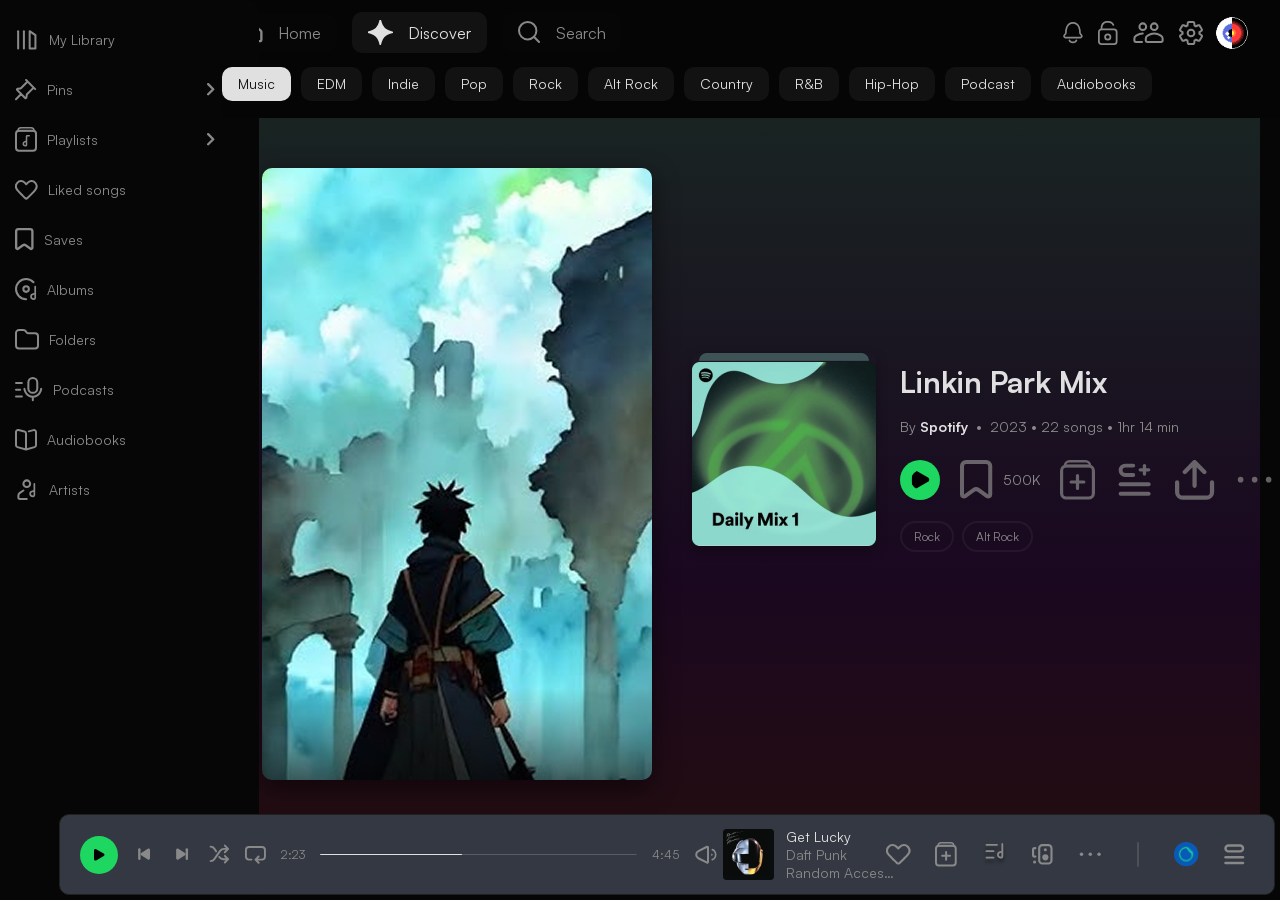
==== commit 474de6e9: "not final changes in some files" ====
--- a/discover.html
+++ b/discover.html
@@ -45,7 +45,7 @@
                     class="arrow-icon" src="assets/icons/discover-icons/arrow-right.svg" alt="arrow-icon" />
             </li>
             <li>
-                <a class="liked-songs not-active" href="liked-library.html"><img src="assets/icons/discover-icons/likes-icon.svg" alt="liked songs" />Liked songs</a>
+                <a href="liked-library.html"><img src="assets/icons/discover-icons/likes-icon.svg" alt="liked songs" />Liked songs</a>
             </li>
             <li>
                 <a><img src="assets/icons/discover-icons/saves-icon.svg" alt="Saves" /> Saves</a>
--- a/css/style.css
+++ b/css/style.css
@@ -13,6 +13,18 @@
 /* =====================
    Hide Elements Mixin
    ===================== */
+/* =====================
+   Flex Center Mixin
+   ===================== */
+/* =====================
+   Image Brightness
+   ===================== */
+/* =====================
+   Exact Transition Mixin
+   ===================== */
+/* =====================
+   Exact Letter Spacing Mixin
+   ===================== */
 .responsive-nav {
   display: none;
 }
@@ -62,34 +74,141 @@
   }
   .responsive-nav p {
     color: #898989;
-    font-family: "Satoshi";
+    font-family: "satoshi", sans-serif;
     font-size: 12px;
     letter-spacing: 3%;
     margin: 0;
   }
 }
+/* =========================
+   BASE
+   ========================= */
+html,
+body {
+  height: 100%;
+  margin: 0;
+  overflow: hidden;
+  background: #000;
+  font-family: "satoshi", sans-serif;
+}
+
+*,
+*::before,
+*::after {
+  box-sizing: border-box;
+}
+
+img {
+  display: block;
+  max-width: 100%;
+}
+
+button {
+  font: inherit;
+}
+
 /* =========================
    MAIN CONTENT
    ========================= */
 .main-content {
-  flex: 1;
-  width: 100%;
-  height: 100%;
+  position: relative;
+  margin-left: 259px;
+  margin-top: 60px;
+  width: calc(100% - 259px);
+  height: calc(100vh - 54px);
   min-width: 0;
   min-height: 0;
-  font-family: "satoshi", sans-serif;
+  display: flex;
+  flex-direction: column;
+  overflow-x: hidden;
+  overflow-y: auto;
   background: #060606;
   border: 1px solid #202020;
   border-radius: 10px 0 0 10px;
-  display: flex;
-  flex-direction: column;
-  overflow-x: hidden;
-  overflow-y: auto;
   scrollbar-width: none;
   -ms-overflow-style: none;
 }
 .main-content::-webkit-scrollbar {
   display: none;
+}
+
+/* =========================
+   FILTERS SECTION
+   ========================= */
+.filters-section {
+  position: sticky;
+  top: 0;
+  z-index: 20;
+  display: flex;
+  align-items: center;
+  justify-content: space-between;
+  gap: 16px;
+  min-height: 60px;
+  padding: 8px 20px 0;
+  background: rgba(6, 6, 6, 0.92);
+  backdrop-filter: blur(22px);
+}
+
+.filters {
+  display: inline-flex;
+  align-items: center;
+  gap: 10px;
+  flex-wrap: wrap;
+}
+
+.filter {
+  height: 35px;
+  padding: 0 12px;
+  border: 0;
+  border-radius: 8px;
+  background: rgba(32, 32, 32, 0.5);
+  color: rgb(224, 224, 224);
+  font-size: 14px;
+  font-weight: 700;
+  cursor: pointer;
+  transition: background 0.2s ease, color 0.2s ease;
+}
+.filter--active {
+  background: rgb(224, 224, 224);
+  color: rgba(32, 32, 32, 0.9);
+}
+
+.filters button:nth-child(1) {
+  width: 48px;
+}
+
+.filters button:nth-child(2) {
+  width: 68px;
+}
+
+.filters button:nth-child(3) {
+  width: 89px;
+}
+
+.filters button:nth-child(4) {
+  width: 107px;
+}
+
+.filters-layout-action {
+  flex-shrink: 0;
+}
+
+.icon-action {
+  width: 28px;
+  height: 28px;
+  padding: 0;
+  border: 0;
+  background: transparent;
+  display: inline-flex;
+  align-items: center;
+  justify-content: center;
+  cursor: pointer;
+}
+
+.icon-action__icon {
+  width: 16px;
+  height: 16px;
+  object-fit: contain;
 }
 
 /* =========================
@@ -98,10 +217,10 @@
 .content-wrapper {
   width: 100%;
   min-width: 0;
-  padding: 12px 14px 140px;
   display: flex;
   flex-direction: column;
-  gap: 32px;
+  gap: 40px;
+  padding: 16px 20px 140px;
 }
 
 /* =========================
@@ -116,28 +235,27 @@
   align-items: center;
   min-width: 0;
   height: 56px;
+  overflow: hidden;
+  text-decoration: none;
   background: linear-gradient(90deg, #2a2a2a 0%, #1f1f1f 100%);
   border-radius: 8px;
-  overflow: hidden;
-  text-decoration: none;
 }
 .mobile-shortcuts__image {
   width: 56px;
   height: 56px;
   flex-shrink: 0;
   object-fit: cover;
-  display: block;
 }
 .mobile-shortcuts__text {
   min-width: 0;
-  padding: 0 12px;
   display: flex;
   flex-direction: column;
   justify-content: center;
+  padding: 0 12px;
 }
 .mobile-shortcuts__title {
   margin: 0;
-  color: #ffffff;
+  color: #fff;
   font-size: 14px;
   font-weight: 500;
   line-height: 1.2;
@@ -163,7 +281,7 @@
   min-width: 0;
   display: flex;
   flex-direction: column;
-  gap: 15px;
+  gap: 30px;
 }
 .catalogue-top {
   width: 100%;
@@ -176,7 +294,7 @@
 .catalogue-title {
   margin: 0;
   color: #fff;
-  font-size: 31px;
+  font-size: 18px;
   font-weight: 700;
   line-height: 1.2;
 }
@@ -189,20 +307,21 @@
 }
 
 .catalogue-btn {
-  width: 32px;
-  height: 32px;
+  width: 24px;
+  height: 24px;
   padding: 0;
   border: 0;
   border-radius: 50%;
-  background: rgba(255, 255, 255, 0.08);
+  cursor: pointer;
   display: inline-flex;
   align-items: center;
   justify-content: center;
-  cursor: pointer;
+  background: transparent;
 }
 .catalogue-btn img {
-  width: 16px;
-  height: 16px;
+  width: 14px;
+  height: 14px;
+  object-fit: contain;
 }
 
 .catalogue-grid {
@@ -210,7 +329,8 @@
   min-width: 0;
   display: grid;
   grid-template-columns: repeat(8, minmax(0, 1fr));
-  gap: 10px;
+  gap: 15px;
+  margin-top: 6px;
 }
 
 /* =========================
@@ -233,7 +353,6 @@
   position: relative;
   width: 100%;
   aspect-ratio: 1/1;
-  margin-top: 16px;
   border-radius: 7.25px;
   overflow: visible;
 }
@@ -241,34 +360,51 @@
 .mix-card__image-wrap::before {
   content: "";
   position: absolute;
-  top: -8px;
-  left: 5%;
-  width: 90%;
+  top: -18px;
+  left: 50%;
+  width: 133px;
+  height: 3px;
+  transform: translateX(-50%);
+  border-top-left-radius: 7.25px;
+  border-top-right-radius: 7.25px;
+  background: rgba(206, 110, 154, 0.15);
+  z-index: 1;
+}
+.music-card__image-wrap::after,
+.mix-card__image-wrap::after {
+  content: "";
+  position: absolute;
+  top: -12px;
+  left: 50%;
+  width: 154px;
   height: 6px;
-  background: rgba(255, 255, 255, 0.1);
-  border-radius: 7.25px 7.25px 0 0;
+  transform: translateX(-50%);
+  border-top-left-radius: 7.25px;
+  border-top-right-radius: 7.25px;
+  background: rgba(206, 110, 154, 0.3);
+  z-index: 2;
 }
 .music-card__image,
 .mix-card__image {
   width: 100%;
   height: 100%;
+  object-fit: cover;
   border-radius: 7.25px;
-  object-fit: cover;
 }
 .music-card__meta,
 .mix-card__meta {
-  margin-top: 8px;
+  min-width: 0;
   display: flex;
   align-items: center;
   justify-content: space-between;
   gap: 8px;
-  min-width: 0;
+  margin-top: 8px;
 }
 .music-card__type,
 .mix-card__type {
   min-width: 0;
-  color: #fff;
-  font-size: 15px;
+  color: rgb(224, 224, 224);
+  font-size: 14px;
   font-weight: 500;
   white-space: nowrap;
   overflow: hidden;
@@ -277,68 +413,288 @@
 .music-card__count,
 .mix-card__count {
   flex-shrink: 0;
-  color: #ff5ec4;
   font-size: 14px;
+  font-weight: 400;
 }
 .music-card__desc,
 .mix-card__desc {
   margin: 4px 0 0;
-  color: #898989;
+  color: rgb(137, 137, 137);
   font-size: 12px;
   line-height: 1.35;
   display: -webkit-box;
+  -webkit-box-orient: vertical;
   -webkit-line-clamp: 2;
-  -webkit-box-orient: vertical;
+  line-clamp: 2;
   overflow: hidden;
 }
 
 /* =========================
-   ARTISTS
+   MUSIC CARD TOP BAR COLORS
+   ========================= */
+.catalogue .catalogue-grid > article:nth-child(1) .music-card__image-wrap::before {
+  background: rgba(206, 110, 154, 0.15);
+}
+
+.catalogue .catalogue-grid > article:nth-child(1) .music-card__image-wrap::after {
+  background: rgba(206, 110, 154, 0.3);
+}
+
+.catalogue .catalogue-grid > article:nth-child(2) .music-card__image-wrap::before {
+  background: rgba(149, 230, 211, 0.15);
+}
+
+.catalogue .catalogue-grid > article:nth-child(2) .music-card__image-wrap::after {
+  background: rgba(149, 230, 211, 0.3);
+}
+
+.catalogue .catalogue-grid > article:nth-child(3) .music-card__image-wrap::before {
+  background: rgba(244, 184, 189, 0.15);
+}
+
+.catalogue .catalogue-grid > article:nth-child(3) .music-card__image-wrap::after {
+  background: rgba(244, 184, 189, 0.3);
+}
+
+.catalogue .catalogue-grid > article:nth-child(4) .music-card__image-wrap::before {
+  background: rgba(195, 231, 183, 0.15);
+}
+
+.catalogue .catalogue-grid > article:nth-child(4) .music-card__image-wrap::after {
+  background: rgba(195, 231, 183, 0.3);
+}
+
+.catalogue .catalogue-grid > article:nth-child(5) .music-card__image-wrap::before {
+  background: rgba(243, 127, 166, 0.15);
+}
+
+.catalogue .catalogue-grid > article:nth-child(5) .music-card__image-wrap::after {
+  background: rgba(243, 127, 166, 0.3);
+}
+
+.catalogue .catalogue-grid > article:nth-child(6) .music-card__image-wrap::before {
+  background: rgba(160, 190, 200, 0.15);
+}
+
+.catalogue .catalogue-grid > article:nth-child(6) .music-card__image-wrap::after {
+  background: rgba(160, 190, 200, 0.3);
+}
+
+.catalogue .catalogue-grid > article:nth-child(7) .music-card__image-wrap::before {
+  background: rgba(253, 216, 125, 0.15);
+}
+
+.catalogue .catalogue-grid > article:nth-child(7) .music-card__image-wrap::after {
+  background: rgba(253, 216, 125, 0.3);
+}
+
+.catalogue .catalogue-grid > article:nth-child(8) .music-card__image-wrap::before {
+  background: rgba(212, 178, 169, 0.15);
+}
+
+.catalogue .catalogue-grid > article:nth-child(8) .music-card__image-wrap::after {
+  background: rgba(212, 178, 169, 0.3);
+}
+
+/* =========================
+   MIX CARD TOP BAR COLORS
+   ========================= */
+.catalogue .catalogue-grid > article:nth-child(1) .mix-card__image-wrap::before {
+  background: rgba(204, 246, 101, 0.15);
+}
+
+.catalogue .catalogue-grid > article:nth-child(1) .mix-card__image-wrap::after {
+  background: rgba(204, 246, 101, 0.3);
+}
+
+.catalogue .catalogue-grid > article:nth-child(2) .mix-card__image-wrap::before {
+  background: rgba(249, 231, 44, 0.15);
+}
+
+.catalogue .catalogue-grid > article:nth-child(2) .mix-card__image-wrap::after {
+  background: rgba(249, 231, 44, 0.3);
+}
+
+.catalogue .catalogue-grid > article:nth-child(3) .mix-card__image-wrap::before {
+  background: rgba(155, 240, 226, 0.15);
+}
+
+.catalogue .catalogue-grid > article:nth-child(3) .mix-card__image-wrap::after {
+  background: rgba(155, 240, 226, 0.3);
+}
+
+.catalogue .catalogue-grid > article:nth-child(4) .mix-card__image-wrap::before {
+  background: rgba(111, 134, 255, 0.15);
+}
+
+.catalogue .catalogue-grid > article:nth-child(4) .mix-card__image-wrap::after {
+  background: rgba(111, 134, 255, 0.3);
+}
+
+.catalogue .catalogue-grid > article:nth-child(5) .mix-card__image-wrap::before {
+  background: rgba(255, 203, 212, 0.15);
+}
+
+.catalogue .catalogue-grid > article:nth-child(5) .mix-card__image-wrap::after {
+  background: rgba(255, 203, 212, 0.3);
+}
+
+.catalogue .catalogue-grid > article:nth-child(6) .mix-card__image-wrap::before {
+  background: rgba(255, 198, 104, 0.15);
+}
+
+.catalogue .catalogue-grid > article:nth-child(6) .mix-card__image-wrap::after {
+  background: rgba(255, 198, 104, 0.3);
+}
+
+.catalogue .catalogue-grid > article:nth-child(7) .mix-card__image-wrap::before {
+  background: rgba(39, 133, 107, 0.15);
+}
+
+.catalogue .catalogue-grid > article:nth-child(7) .mix-card__image-wrap::after {
+  background: rgba(39, 133, 107, 0.3);
+}
+
+.catalogue .catalogue-grid > article:nth-child(8) .mix-card__image-wrap::before {
+  background: rgba(221, 19, 139, 0.15);
+}
+
+.catalogue .catalogue-grid > article:nth-child(8) .mix-card__image-wrap::after {
+  background: rgba(221, 19, 139, 0.3);
+}
+
+/* =========================
+   MUSIC CARD COUNT COLORS
+   ========================= */
+.catalogue .catalogue-grid > article:nth-child(1) .music-card__count {
+  color: rgb(206, 110, 154);
+}
+
+.catalogue .catalogue-grid > article:nth-child(2) .music-card__count {
+  color: rgb(149, 230, 211);
+}
+
+.catalogue .catalogue-grid > article:nth-child(3) .music-card__count {
+  color: rgb(244, 184, 189);
+}
+
+.catalogue .catalogue-grid > article:nth-child(4) .music-card__count {
+  color: rgb(195, 231, 183);
+}
+
+.catalogue .catalogue-grid > article:nth-child(5) .music-card__count {
+  color: rgb(243, 127, 166);
+}
+
+.catalogue .catalogue-grid > article:nth-child(6) .music-card__count {
+  color: rgb(160, 190, 200);
+}
+
+.catalogue .catalogue-grid > article:nth-child(7) .music-card__count {
+  color: rgb(253, 216, 125);
+}
+
+.catalogue .catalogue-grid > article:nth-child(8) .music-card__count {
+  color: rgb(212, 178, 169);
+}
+
+/* =========================
+   MIX CARD COUNT COLORS
+   ========================= */
+.catalogue .catalogue-grid > article:nth-child(1) .mix-card__count {
+  color: rgb(204, 246, 101);
+}
+
+.catalogue .catalogue-grid > article:nth-child(2) .mix-card__count {
+  color: rgb(249, 231, 44);
+}
+
+.catalogue .catalogue-grid > article:nth-child(3) .mix-card__count {
+  color: rgb(155, 240, 226);
+}
+
+.catalogue .catalogue-grid > article:nth-child(4) .mix-card__count {
+  color: rgb(111, 134, 255);
+}
+
+.catalogue .catalogue-grid > article:nth-child(5) .mix-card__count {
+  color: rgb(255, 203, 212);
+}
+
+.catalogue .catalogue-grid > article:nth-child(6) .mix-card__count {
+  color: rgb(255, 198, 104);
+}
+
+.catalogue .catalogue-grid > article:nth-child(7) .mix-card__count {
+  color: rgb(39, 133, 107);
+}
+
+.catalogue .catalogue-grid > article:nth-child(8) .mix-card__count {
+  color: rgb(221, 19, 139);
+}
+
+/* =========================
+   ARTISTS SECTION
+   ========================= */
+.catalogue-artists {
+  width: 100%;
+}
+
+.catalogue-top--artists {
+  justify-content: space-between;
+}
+
+.catalogue-artists .catalogue-title {
+  width: 210px;
+  height: 27px;
+  color: rgb(224, 224, 224);
+  font-size: 20px;
+  font-weight: 700;
+  line-height: 20px;
+  letter-spacing: 0.03em;
+}
+
+/* =========================
+   ARTISTS GRID
    ========================= */
 .artists-grid {
-  display: flex;
+  width: 100%;
+  display: flex;
+  align-items: flex-end;
   gap: 16px;
-  align-items: flex-end;
-  margin-top: 20px;
-  width: 100%;
-  min-width: 0;
-}
-
+  margin-top: 6px;
+  overflow: hidden;
+}
+
+/* =========================
+   ARTIST CARD (crop container)
+   ========================= */
 .artist-card {
-  width: 148px;
-  height: 74px;
   position: relative;
-  border-top-left-radius: 148px;
-  border-top-right-radius: 148px;
-  overflow: hidden;
-  background: #000;
+  width: 170px;
+  height: 170px;
   flex-shrink: 0;
 }
+
+/* =========================
+   LINK
+   ========================= */
 .artist-card__link {
   display: block;
-  width: 100%;
-  height: 100%;
-  text-decoration: none;
-}
+  width: 170px;
+  height: 170px;
+  position: relative;
+}
+
+/* =========================
+   IMAGE (circle)
+   ========================= */
 .artist-card__image {
-  position: absolute;
-  top: 0;
-  left: 0;
-  width: 100%;
-  height: 148px;
+  width: 170px;
+  height: 170px;
   object-fit: cover;
-}
-
-.artist-card__link--artist1 .artist-card__image {
-  transform: scale(2.2) translateY(18px);
-}
-
-.artist-card__link--artist2 .artist-card__image {
-  transform: scale(2) translateY(14px);
-}
-
-.artist-card__link--artist3 .artist-card__image {
-  transform: scale(2.4) translateY(22px);
+  border-radius: 50%;
+  display: block;
 }
 
 /* =========================
@@ -356,37 +712,46 @@
    MOBILE
    ========================= */
 @media (max-width: 768px) {
+  html,
+  body {
+    overflow: hidden;
+  }
   .main-content {
+    margin-left: 0;
+    width: 100%;
     border: none;
     border-radius: 0;
     background: #090909;
-    padding-bottom: 90px;
+  }
+  .filters {
+    display: flex;
+    justify-content: flex-start;
+    gap: 8px;
+  }
+  .filter--active {
+    display: none;
+  }
+  .filters-section {
+    padding: 1px 1px 0;
+  }
+  .content-wrapper {
+    gap: 36px;
+    padding: 10px 12px 120px;
   }
   .main-content .mobile-shortcuts {
     display: grid;
     grid-template-columns: repeat(2, 1fr);
     gap: 10px;
-  }
-  .mobile-shortcuts__image {
-    width: 43px;
-    height: 43px;
-    border-radius: 3px;
-    margin-left: 7px;
-  }
-  .mobile-shortcuts__title {
-    font-size: 14px;
-    font-weight: 400;
-    color: #e0e0e0;
-  }
-  .mobile-shortcuts__item {
-    display: flex;
-    justify-content: start;
-    align-items: center;
-    flex-direction: row;
+    padding: 0 3px;
+  }
+  .catalogue {
+    gap: 10px;
   }
   .catalogue-title {
-    padding: 30px 15px;
-    font-size: 27px;
+    font-size: 18px;
+    line-height: 1.2;
+    width: auto;
+    height: auto;
   }
   .catalogue-actions .catalogue-btn:not(:last-child) {
     display: none;
@@ -405,7 +770,9 @@
   .catalogue-grid {
     display: flex;
     gap: 12px;
+    margin-top: 4px;
     overflow-x: auto;
+    padding-top: 18px;
     padding-bottom: 4px;
     scroll-snap-type: x mandatory;
     scrollbar-width: none;
@@ -419,14 +786,15 @@
     min-width: 140px;
     scroll-snap-align: start;
   }
-  .music-card__image-wrap,
-  .mix-card__image-wrap {
-    margin-top: 0;
-  }
   .music-card__image-wrap::before,
   .mix-card__image-wrap::before {
-    top: -6px;
-    height: 5px;
+    width: 110px;
+    top: -14px;
+  }
+  .music-card__image-wrap::after,
+  .mix-card__image-wrap::after {
+    width: 126px;
+    top: -10px;
   }
   .music-card__meta,
   .mix-card__meta {
@@ -434,70 +802,48 @@
   }
   .music-card__type,
   .mix-card__type {
-    font-size: 12px;
-    font-weight: 500;
+    font-size: 15px;
+    font-weight: 600;
   }
   .music-card__count,
   .mix-card__count {
-    font-size: 12px;
-    font-weight: 400;
+    font-size: 14px;
   }
   .music-card__desc,
   .mix-card__desc {
     margin-top: 4px;
-    font-size: 10px;
-    font-weight: 400;
+    font-size: 12px;
   }
   .catalogue-artists {
-    display: none;
-  }
-  .filters-section {
+    display: block;
+  }
+  .artists-grid {
     display: flex;
-    align-items: center;
-    justify-content: space-between;
-    padding: 8px 16px;
-    margin-bottom: 22px;
-  }
-  .filters-section .filters {
-    display: flex;
-    gap: 10px;
-  }
-  .filters-section .filters .filter {
-    padding: 8px 16px;
-    border-radius: 8px;
-    border: none;
-    background-color: #202020;
-    color: #e0e0e0;
-    font-family: "satoshi", sans-serif;
-    font-size: 12px;
-    font-weight: 400;
-    cursor: pointer;
-    transition: background-color 0.2s linear;
-  }
-  .filters-section .filters .filter:hover {
-    background-color: #3e3e3e;
-  }
-  .filters-section .filters .filter--active {
-    display: none;
-  }
-  .filters-section .filters-layout-action .icon-action {
-    background: transparent;
-    border: none;
-    cursor: pointer;
-    display: flex;
-    align-items: center;
-  }
-  .filters-section .filters-layout-action .icon-action__icon {
-    width: 40px;
-    height: 40px;
-    color: #898989;
-  }
-  .filters-section .filters-section {
-    position: sticky;
-    top: 0;
-    z-index: 10;
-    background-color: #060606;
-    padding: 12px 8px;
+    flex-wrap: nowrap;
+    align-items: flex-start;
+    gap: 12px;
+    overflow-x: auto;
+    overflow-y: hidden;
+    padding-bottom: 4px;
+    scroll-snap-type: x mandatory;
+    scrollbar-width: none;
+  }
+  .artists-grid::-webkit-scrollbar {
+    display: none;
+  }
+  .artist-card {
+    flex: 0 0 120px;
+    width: 120px;
+    height: 120px;
+    scroll-snap-align: start;
+  }
+  .artist-card__link {
+    width: 120px;
+    height: 120px;
+  }
+  .artist-card__image {
+    width: 120px;
+    height: 120px;
   }
 }
 .header {
@@ -505,22 +851,22 @@
   display: flex;
   justify-content: space-between;
   align-items: center;
-  font-family: "Satoshi";
+  font-family: "satoshi", sans-serif;
   font-weight: 400;
   font-size: 14px;
   position: fixed;
   height: 54px;
   top: 0;
-  left: 259px;
+  left: 225px;
   right: 0;
   z-index: 2;
 }
 
 .nav-list {
   display: flex;
+  justify-content: center;
+  align-items: center;
   color: #898989;
-  justify-content: center;
-  align-items: center;
   margin-top: 4px;
 }
 
@@ -530,16 +876,17 @@
 
 .nav-item a {
   display: flex;
-  align-items: center;
   justify-content: center;
+  align-items: center;
   gap: 10px;
+  letter-spacing: 3%;
   letter-spacing: 3%;
 }
 .nav-item a:hover {
   color: #e0e0e0;
   transition: 0.3s ease;
 }
-.nav-item a img {
+.nav-item a img img {
   filter: brightness(1.5);
 }
 
@@ -577,6 +924,7 @@
   width: 95%;
   max-width: 1491px;
   background-color: #333842;
+  transition: background-color 0.3s linear;
   border-radius: 10px;
   border: 1px solid #202020;
   padding: 0 20px 0 20px;
@@ -588,6 +936,9 @@
   margin-bottom: 5px;
   margin-right: 5px;
   z-index: 1000;
+}
+.footer-player.is-playing {
+  background-color: rgb(62.1153846154, 68.2051282051, 80.3846153846);
 }
 .footer-player .player-left {
   display: flex;
@@ -759,8 +1110,6 @@
     background-repeat: no-repeat;
     background-position: center;
     background-size: contain;
-    width: 20px;
-    height: 20px;
     color: #898989;
   }
   .footer-player .player-center {
@@ -823,7 +1172,7 @@
   color: #898989;
   border-bottom-left-radius: 10px;
   border-bottom-right-radius: 2px;
-  font-family: "satoshi";
+  font-family: "satoshi", sans-serif;
   position: fixed;
   top: 0;
   left: 0;
@@ -845,7 +1194,7 @@
   color: #e0e0e0;
   transition: 0.3s ease;
 }
-.library-list li img {
+.library-list li img img {
   filter: brightness(1.5);
 }
 
@@ -902,9 +1251,8 @@
   border-radius: 32px;
   white-space: nowrap;
   cursor: pointer;
-  transition: all 0.3s linear;
+  transition: all 0.2s linear;
   font-family: "satoshi", sans-serif;
-  font-size: 14px;
   border-radius: 10px;
   gap: 15px;
 }
@@ -1037,9 +1385,8 @@
   border-radius: 32px;
   white-space: nowrap;
   cursor: pointer;
-  transition: all 0.3s linear;
+  transition: all 0.2s linear;
   font-family: "satoshi", sans-serif;
-  font-size: 14px;
   border-radius: 10px;
 }
 main .discover-wrapper .buttons-for-discover ul li.music-active {
@@ -1213,7 +1560,7 @@
 }
 .main-wrapper {
   width: 100%;
-  max-width: 1500px;
+  max-width: 1920px;
   margin: 0;
   padding: 0 10px;
 }
@@ -1233,11 +1580,12 @@
 }
 
 .menu-button-library-liked {
+  display: flex;
+  justify-content: flex-start;
+  align-items: center;
+  gap: 16px;
   padding: 20px;
-  display: flex;
   list-style: none;
-  align-items: center;
-  gap: 16px;
   width: 100%;
 }
 .menu-button-library-liked .filters {
@@ -1252,14 +1600,18 @@
 .menu-button-library-liked .liked-add-icon img {
   width: 40px;
   height: 40px;
+  min-width: 40px;
+  border-radius: 0;
+  object-fit: cover;
   opacity: 0.7;
-  transition: opacity 0.2s;
+  transition: 0.3s ease;
 }
 .menu-button-library-liked .liked-add-icon img:hover {
   opacity: 1;
 }
 .menu-button-library-liked li:not(.liked-add-icon) {
   display: flex;
+  justify-content: flex-start;
   align-items: center;
   cursor: pointer;
 }
@@ -1281,40 +1633,41 @@
   margin-left: 30px;
   border-collapse: collapse;
   table-layout: fixed;
-  color: #b3b3b3;
+  color: #898989;
   font-family: "satoshi", sans-serif;
+  font-size: 14px;
 }
 .song-table .col-num {
   width: 42px;
   text-align: center;
 }
-.song-table .col-title {
-  width: 40%;
+.song-table .col-title, .song-table .col-album {
   font-size: 14px;
   font-weight: 400;
   color: #898989;
 }
+.song-table .col-title {
+  width: 40%;
+}
 .song-table .col-album {
   width: 35%;
+}
+.song-table .col-duration {
+  display: flex;
+  align-items: center;
+  justify-content: start;
+  gap: 50px;
+  width: 150px;
   font-size: 14px;
   font-weight: 400;
   color: #898989;
 }
-.song-table .col-duration {
-  width: 150px;
-  text-align: left;
-  display: flex;
-  flex-direction: row;
-  align-items: center;
-  justify-content: start;
-  gap: 50px;
-  font-size: 14px;
-  font-weight: 400;
-  color: #898989;
-}
 .song-table .col-duration img {
   width: 40px;
   height: 40px;
+  min-width: 40px;
+  border-radius: 0;
+  object-fit: cover;
 }
 .song-table thead tr {
   padding-bottom: 10px;
@@ -1331,14 +1684,17 @@
   color: #898989;
 }
 .song-table tbody tr {
-  transition: background-color 0.2s ease;
+  transition: background-color 0.2s linear;
 }
 .song-table tbody tr:hover {
   background-color: rgba(255, 255, 255, 0.1);
-  color: #fff;
-}
-.song-table tbody tr:hover .song-info h3 {
-  color: #fff;
+  color: #e0e0e0;
+}
+.song-table tbody tr:hover h3 {
+  color: #e0e0e0;
+}
+.song-table tbody tr:hover {
+  background-color: rgba(255, 255, 255, 0.1);
 }
 .song-table tbody td {
   padding: 10px 0;
@@ -1347,17 +1703,22 @@
 
 .title-content {
   display: flex;
+  justify-content: flex-start;
   align-items: center;
   gap: 12px;
 }
 .title-content img {
   width: 40px;
   height: 40px;
+  min-width: 40px;
   border-radius: 3px;
   object-fit: cover;
 }
 .title-content .song-info {
   display: flex;
+  justify-content: center;
+  align-items: flex-start;
+  gap: 0;
   flex-direction: column;
 }
 .title-content .song-info h3 {
@@ -1391,7 +1752,6 @@
   display: inline-block;
   min-width: 35px;
   color: #898989;
-  text-decoration: none;
   font-size: 14px;
   font-weight: 400;
 }
@@ -1400,16 +1760,22 @@
   vertical-align: middle;
 }
 
+/* ============================
+   RESPONSIVE (Using Variables)
+   ============================ */
 @media (max-width: 768px) {
   body {
     display: flex;
+    justify-content: center;
+    align-items: stretch;
+    gap: 0;
     flex-direction: column;
   }
   .sidebar {
     display: none;
   }
   .menu-button-library-liked {
-    display: none !important;
+    display: none;
   }
   .main-wrapper {
     padding: 0 10px;
@@ -1420,10 +1786,10 @@
     width: 100%;
     table-layout: auto;
   }
-  .song-table .col-num,
-  .song-table .col-album,
-  .song-table thead th.col-num,
-  .song-table thead th.col-album {
+  .song-table .col-num, .song-table .col-album {
+    display: none;
+  }
+  .song-table thead th.col-num, .song-table thead th.col-album {
     display: none;
   }
   .song-table .col-duration {
@@ -1438,12 +1804,15 @@
   .song-table .col-duration img {
     width: 20px;
     height: 20px;
+    min-width: 20px;
+    border-radius: 0;
+    object-fit: cover;
   }
   .song-table .col-title {
     width: auto;
   }
   .navigation {
-    gap: 10px;
+    gap: 20px;
     font-size: 12px;
   }
   .top-buttons {
@@ -1476,14 +1845,4 @@
   display: block;
 }
 
-button {
-  border: none;
-  background: none;
-  cursor: pointer;
-}
-
-.main-layout {
-  overflow: hidden;
-}
-
 /*# sourceMappingURL=style.css.map */
